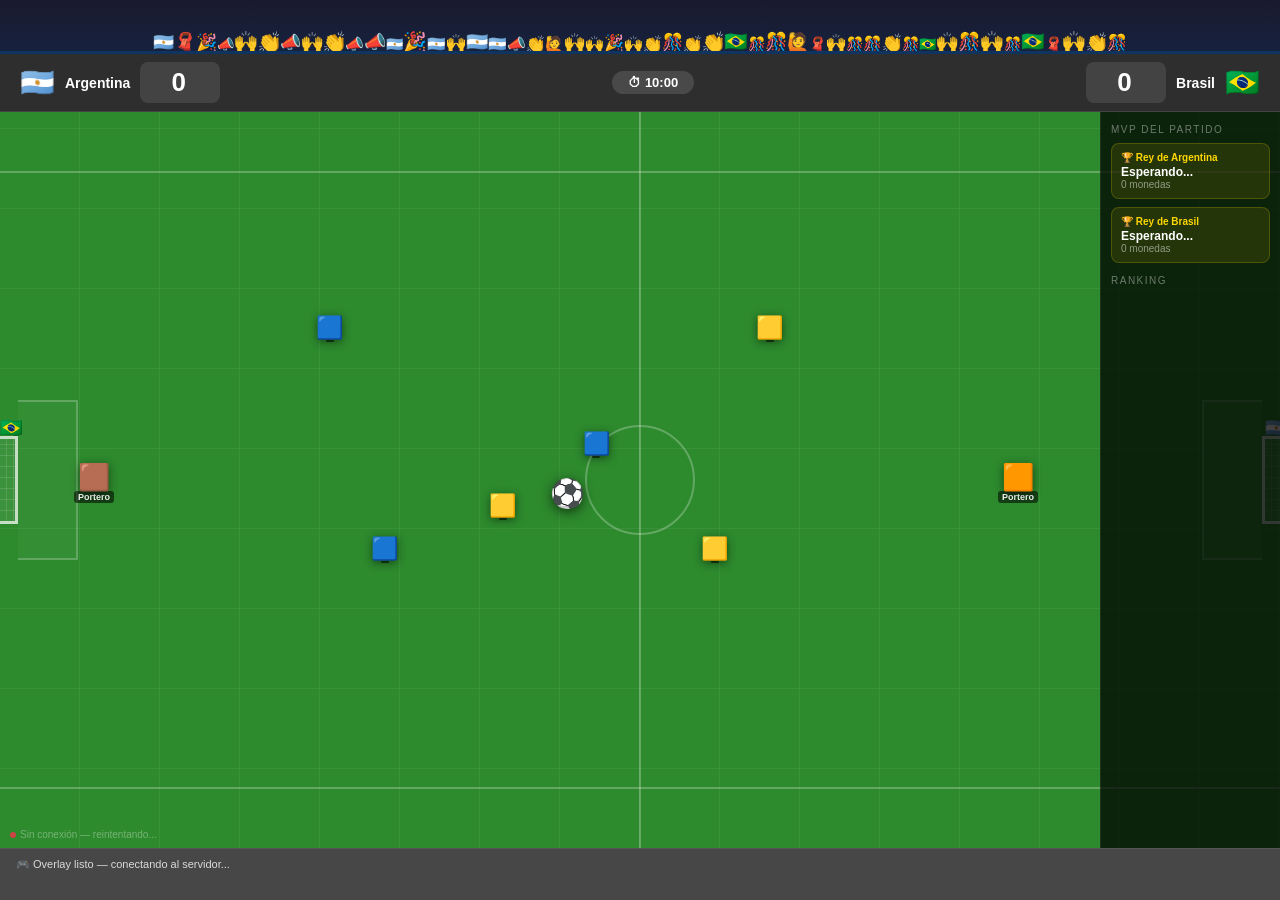
==== overlay/index.html @ e7b2282d "Initial commit" ====
<!DOCTYPE html>
<html lang="es">
<head>
<meta charset="UTF-8">
<title>TikTok Football Overlay</title>
<style>
* { box-sizing: border-box; margin: 0; padding: 0; font-family: 'Segoe UI', sans-serif; }
body { background: transparent; overflow: hidden; }

#app {
  width: 100vw; height: 100vh;
  display: flex; flex-direction: column; position: relative; overflow: hidden;
}

/* ─── Gradas ─── */
#stands {
  height: 54px;
  background: linear-gradient(180deg, #1a1a2e 0%, #16213e 100%);
  display: flex; align-items: flex-end; justify-content: center;
  gap: 0; overflow: hidden; position: relative;
  border-bottom: 3px solid #0f3460;
}
.fan {
  font-size: 18px; line-height: 1;
  display: inline-block;
  animation: fanIdle 2s infinite;
  animation-delay: var(--delay);
  transform-origin: bottom center;
}
@keyframes fanIdle {
  0%,100% { transform: translateY(0) rotate(0deg); }
  50% { transform: translateY(-3px) rotate(var(--sway)); }
}
.fan.celebrate {
  animation: fanCelebrate 0.4s infinite alternate !important;
}
@keyframes fanCelebrate {
  from { transform: translateY(-8px) scale(1.2) rotate(-10deg); }
  to   { transform: translateY(0px)  scale(1.0) rotate(10deg); }
}

/* ─── Top Bar ─── */
#topbar {
  display: flex; align-items: center; justify-content: space-between;
  background: rgba(0,0,0,0.82); padding: 8px 20px;
  border-bottom: 1px solid rgba(255,255,255,0.1);
  z-index: 20; position: relative;
}
.team-side { display: flex; align-items: center; gap: 10px; }
.flag { font-size: 28px; }
.team-name { color: #fff; font-size: 14px; font-weight: 600; }
.score-box {
  background: rgba(255,255,255,0.1); border-radius: 8px;
  padding: 5px 20px; color: #fff; font-size: 26px; font-weight: 700;
  letter-spacing: 3px; min-width: 80px; text-align: center;
  transition: background 0.3s;
}
.score-box.flash { background: rgba(255,215,0,0.45); }
#timer-wrap { display: flex; flex-direction: column; align-items: center; gap: 5px; }
#timer-badge {
  background: rgba(255,255,255,0.13); border-radius: 20px;
  padding: 4px 16px; color: #fff; font-size: 13px; font-weight: 600;
}
#fever-badge {
  display: none; background: #e63; border-radius: 20px;
  padding: 3px 12px; color: #fff; font-size: 12px; font-weight: 700;
  animation: pulse 0.6s infinite alternate;
}
#fever-badge.active { display: block; }
@keyframes pulse { from { opacity:1; } to { opacity:0.4; } }

/* ─── Campo ─── */
#field {
  flex: 1; position: relative; overflow: hidden;
  background: #2d8a2d;
  background-image:
    repeating-linear-gradient(90deg,
      transparent 0px, transparent 79px,
      rgba(255,255,255,0.06) 79px, rgba(255,255,255,0.06) 80px),
    repeating-linear-gradient(0deg,
      transparent 0px, transparent 79px,
      rgba(255,255,255,0.06) 79px, rgba(255,255,255,0.06) 80px);
}

/* Líneas del campo */
#field-lines {
  position: absolute; inset: 0; pointer-events: none;
}
.fline {
  position: absolute; background: rgba(255,255,255,0.25);
}
#line-center  { top:0; bottom:0; left:50%; width:2px; transform:translateX(-50%); }
#circle-center {
  position: absolute; border-radius: 50%;
  border: 2px solid rgba(255,255,255,0.25);
  width: 110px; height: 110px;
  left: 50%; top: 50%; transform: translate(-50%,-50%);
}
#line-top    { left:0; right:0; top:8%; height:2px; }
#line-bottom { left:0; right:0; bottom:8%; height:2px; }

/* Áreas */
.penalty-box {
  position: absolute; top:50%; transform:translateY(-50%);
  width: 60px; height: 160px;
  border: 2px solid rgba(255,255,255,0.22);
  background: rgba(255,255,255,0.03);
}
.penalty-box.left  { left:18px; border-left:none; }
.penalty-box.right { right:18px; border-right:none; }

/* Porterías */
.goal-wrap {
  position: absolute; top:50%; transform:translateY(-50%);
  display: flex; flex-direction: column; align-items: center;
  z-index: 5;
}
.goal-wrap.left  { left:0; }
.goal-wrap.right { right:0; }
.goal-post {
  width: 18px; height: 88px;
  border: 3px solid rgba(255,255,255,0.7);
  background: rgba(255,255,255,0.07);
  position: relative;
}
.goal-post.left  { border-left:none; }
.goal-post.right { border-right:none; }
.goal-flag {
  font-size: 18px; position: absolute;
  top: -22px;
  animation: flagWave 1.5s infinite alternate ease-in-out;
}
.goal-flag.top { top:-22px; }
.goal-flag.bot { bottom:-22px; }
@keyframes flagWave {
  from { transform: rotate(-8deg); }
  to   { transform: rotate(8deg); }
}
/* Red de la portería */
.goal-net {
  position: absolute; inset: 0;
  background-image:
    repeating-linear-gradient(0deg, transparent, transparent 10px, rgba(255,255,255,0.12) 10px, rgba(255,255,255,0.12) 11px),
    repeating-linear-gradient(90deg, transparent, transparent 6px, rgba(255,255,255,0.12) 6px, rgba(255,255,255,0.12) 7px);
}

/* ─── Balón ─── */
#ball {
  font-size: 28px; line-height: 1;
  position: absolute;
  transition: left 0.5s cubic-bezier(.4,0,.2,1), top 0.5s cubic-bezier(.4,0,.2,1);
  z-index: 15; user-select: none;
  filter: drop-shadow(0 3px 6px rgba(0,0,0,0.6));
}
#ball.kicked {
  animation: ballSpin 0.5s linear;
}
@keyframes ballSpin {
  from { transform: rotate(0deg) scale(1.2); }
  to   { transform: rotate(360deg) scale(1); }
}

/* ─── Jugadores ─── */
.player {
  position: absolute; z-index: 10;
  display: flex; flex-direction: column; align-items: center; gap: 1px;
  transition: left 0.6s ease, top 0.6s ease;
  pointer-events: none;
}
.player-body {
  font-size: 22px; line-height: 1;
  filter: drop-shadow(0 2px 4px rgba(0,0,0,0.5));
}
.player-name {
  font-size: 9px; color: #fff; font-weight: 700;
  background: rgba(0,0,0,0.55); padding: 1px 4px; border-radius: 3px;
  white-space: nowrap; max-width: 60px; overflow: hidden; text-overflow: ellipsis;
}
.player.react .player-body {
  animation: playerReact 0.4s ease;
}
@keyframes playerReact {
  0%   { transform: scale(1); }
  50%  { transform: scale(1.4) translateY(-6px); }
  100% { transform: scale(1); }
}
.goalkeeper { z-index: 11; }
.goalkeeper .player-body { font-size: 26px; }

/* ─── Sidebar ─── */
#sidebar {
  position: absolute; right: 0; top: 0; bottom: 0; width: 180px;
  background: rgba(0,0,0,0.75); padding: 12px 10px;
  display: flex; flex-direction: column; gap: 8px;
  border-left: 1px solid rgba(255,255,255,0.08); z-index: 20;
}
.s-label { color: rgba(255,255,255,0.4); font-size: 10px; letter-spacing:1.5px; text-transform:uppercase; }
.mvp-card {
  background: rgba(255,215,0,0.1); border-radius: 8px;
  border: 1px solid rgba(255,215,0,0.2); padding: 8px 9px;
}
.mvp-team  { color:#ffd700; font-size:10px; font-weight:700; }
.mvp-user  { color:#fff; font-size:12px; font-weight:600; margin-top:2px; }
.mvp-coins { color:rgba(255,255,255,0.5); font-size:10px; }
.lb-row {
  display:flex; align-items:center; gap:6px;
  background:rgba(255,255,255,0.05); border-radius:6px; padding:5px 7px;
}
.lb-pos   { color:rgba(255,255,255,0.3); font-size:10px; width:13px; }
.lb-flag  { font-size:14px; }
.lb-name  { flex:1; color:#fff; font-size:11px; font-weight:600; }
.lb-coins { color:rgba(255,255,255,0.4); font-size:10px; }

/* ─── Flash de gol ─── */
#goal-flash {
  display:none; position:absolute; inset:0; z-index:30;
  align-items:center; justify-content:center; flex-direction:column; gap:8px;
  background:rgba(0,0,0,0.58);
}
#goal-flash.show { display:flex; }
#goal-text { font-size:68px; color:#fff; font-weight:900; text-shadow:0 0 40px rgba(255,215,0,0.9); }
#goal-sub  { color:#ffd700; font-size:20px; font-weight:700; }
#goal-user { color:rgba(255,255,255,0.8); font-size:14px; }

/* ─── Fever ─── */
#fever-border {
  display:none; position:absolute; inset:0; pointer-events:none;
  border:4px solid #e63; z-index:25;
  animation: feverAnim 0.5s infinite alternate;
}
#fever-border.active { display:block; }
@keyframes feverAnim { from{opacity:0.2;} to{opacity:1;} }

/* ─── Feed ─── */
#feed {
  background:rgba(0,0,0,0.72); padding:7px 16px;
  min-height:52px; display:flex; flex-direction:column;
  gap:2px; border-top:1px solid rgba(255,255,255,0.07); overflow:hidden; z-index:20;
}
.feed-msg { color:rgba(255,255,255,0.8); font-size:11px; line-height:1.6; }
.feed-msg b { color:#fff; }
.feed-msg.hl { color:#ffd700; }

/* ─── WS status ─── */
#ws-status {
  position:absolute; bottom:60px; left:10px; z-index:30;
  font-size:10px; color:rgba(255,255,255,0.35);
  display:flex; align-items:center; gap:4px;
}
#ws-dot { width:6px; height:6px; border-radius:50%; background:#555; transition:background 0.4s; }
#ws-dot.connected    { background:#4c4; }
#ws-dot.disconnected { background:#c44; }
</style>
</head>
<body>
<div id="app">
  <div id="fever-border"></div>

  <!-- Gradas -->
  <div id="stands"></div>

  <!-- Topbar -->
  <div id="topbar">
    <div class="team-side">
      <span id="flag-a" class="flag">🇦🇷</span>
      <span id="name-a" class="team-name">Argentina</span>
      <div class="score-box" id="score-a">0</div>
    </div>
    <div id="timer-wrap">
      <div id="timer-badge">⏱ <span id="timer">10:00</span></div>
      <div id="fever-badge">⚡ FIEBRE x2</div>
    </div>
    <div class="team-side" style="flex-direction:row-reverse">
      <span id="flag-b" class="flag">🇧🇷</span>
      <span id="name-b" class="team-name">Brasil</span>
      <div class="score-box" id="score-b">0</div>
    </div>
  </div>

  <!-- Campo -->
  <div id="field">
    <div id="field-lines">
      <div class="fline" id="line-center"></div>
      <div id="circle-center"></div>
      <div class="fline" id="line-top"></div>
      <div class="fline" id="line-bottom"></div>
    </div>

    <!-- Áreas de penalti -->
    <div class="penalty-box left"></div>
    <div class="penalty-box right"></div>

    <!-- Portería izquierda (equipo B defiende) -->
    <div class="goal-wrap left" id="goal-left">
      <div class="goal-post left">
        <div class="goal-net"></div>
        <span class="goal-flag top" id="flag-goal-left-t">🇧🇷</span>
        <span class="goal-flag bot" id="flag-goal-left-b">🇧🇷</span>
      </div>
    </div>

    <!-- Portería derecha (equipo A defiende) -->
    <div class="goal-wrap right" id="goal-right">
      <div class="goal-post right">
        <div class="goal-net"></div>
        <span class="goal-flag top" id="flag-goal-right-t">🇦🇷</span>
        <span class="goal-flag bot" id="flag-goal-right-b">🇦🇷</span>
      </div>
    </div>

    <!-- Balón -->
    <div id="ball">⚽</div>

    <!-- Animación de gol -->
    <div id="goal-flash">
      <div id="goal-text">⚽ GOL!</div>
      <div id="goal-sub">Argentina anota</div>
      <div id="goal-user"></div>
    </div>

    <!-- Sidebar -->
    <div id="sidebar">
      <div class="s-label">MVP del partido</div>
      <div class="mvp-card">
        <div class="mvp-team" id="mvp-a-label">🏆 Rey de Argentina</div>
        <div class="mvp-user"  id="mvp-a-user">Esperando...</div>
        <div class="mvp-coins" id="mvp-a-coins">0 monedas</div>
      </div>
      <div class="mvp-card">
        <div class="mvp-team" id="mvp-b-label">🏆 Rey de Brasil</div>
        <div class="mvp-user"  id="mvp-b-user">Esperando...</div>
        <div class="mvp-coins" id="mvp-b-coins">0 monedas</div>
      </div>
      <div class="s-label" style="margin-top:4px">Ranking</div>
      <div id="leaderboard"></div>
    </div>
  </div>

  <!-- Feed -->
  <div id="feed">
    <div class="feed-msg">🎮 Overlay listo — conectando al servidor...</div>
  </div>

  <div id="ws-status">
    <div id="ws-dot"></div>
    <span id="ws-label">Conectando...</span>
  </div>
</div>

<script>
// ─── Config ───────────────────────────────────────────────────────────────────
const WS_URL   = "ws://localhost:8765";
const SIDEBAR_W = 180;

// ─── Estado local ─────────────────────────────────────────────────────────────
let socket        = null;
let timeLeft      = 600;
let timerInterval = null;
let teamA = { name:"Argentina", flag:"🇦🇷", color:"#75aadb", shirt:"🥷" };
let teamB = { name:"Brasil",    flag:"🇧🇷", color:"#009c3b", shirt:"🧑" };

// ─── Gradas ───────────────────────────────────────────────────────────────────
const FAN_EMOJIS_A = ["🇦🇷","🙌","🙋","🧣","📣","👏","🎉"];
const FAN_EMOJIS_B = ["🇧🇷","🙌","🙋","🧣","📣","👏","🎊"];

function buildStands() {
  const stands = document.getElementById("stands");
  stands.innerHTML = "";
  const total = 48;
  for (let i = 0; i < total; i++) {
    const isA = i < total / 2;
    const pool = isA ? FAN_EMOJIS_A : FAN_EMOJIS_B;
    const emoji = pool[Math.floor(Math.random() * pool.length)];
    const div = document.createElement("span");
    div.className = "fan";
    div.id = "fan-" + i;
    div.textContent = emoji;
    div.style.setProperty("--delay", (Math.random() * 2) + "s");
    div.style.setProperty("--sway", (Math.random() > 0.5 ? "" : "-") + Math.floor(Math.random()*8+3) + "deg");
    div.style.fontSize = (14 + Math.floor(Math.random()*6)) + "px";
    stands.appendChild(div);
  }
}

function celebrateFans(teamId) {
  const isA = teamId === "team_a";
  const total = 48;
  const start = isA ? 0 : total / 2;
  const end   = isA ? total / 2 : total;
  for (let i = start; i < end; i++) {
    const el = document.getElementById("fan-" + i);
    if (!el) continue;
    el.classList.add("celebrate");
    setTimeout(() => el.classList.remove("celebrate"), 3000);
  }
}

// ─── Jugadores ────────────────────────────────────────────────────────────────
// Posiciones base en % del campo (sin sidebar)
// team_a ataca hacia la derecha, team_b hacia la izquierda
const BASE_POSITIONS = {
  // Porteros
  gk_a: { x: 92, y: 50 },   // defiende portería derecha
  gk_b: { x: 8,  y: 50 },   // defiende portería izquierda
  // Jugadores de campo equipo A
  f_a1: { x: 30, y: 30 },
  f_a2: { x: 35, y: 60 },
  f_a3: { x: 55, y: 45 },
  // Jugadores de campo equipo B
  f_b1: { x: 70, y: 30 },
  f_b2: { x: 65, y: 60 },
  f_b3: { x: 45, y: 55 },
};

// Camisetas por equipo (colores aproximados con emojis)
const SHIRT_A = "🟦";   // azul → Argentina
const SHIRT_B = "🟨";   // amarillo → Brasil

const PLAYER_CONFIGS = [
  { id:"gk_a",  team:"team_a", isGK:true,  shirt:"🧤", label:"Portero" },
  { id:"gk_b",  team:"team_b", isGK:true,  shirt:"🧤", label:"Portero" },
  { id:"f_a1",  team:"team_a", isGK:false, shirt:"👕", label:"" },
  { id:"f_a2",  team:"team_a", isGK:false, shirt:"👕", label:"" },
  { id:"f_a3",  team:"team_a", isGK:false, shirt:"👕", label:"" },
  { id:"f_b1",  team:"team_b", isGK:false, shirt:"👕", label:"" },
  { id:"f_b2",  team:"team_b", isGK:false, shirt:"👕", label:"" },
  { id:"f_b3",  team:"team_b", isGK:false, shirt:"👕", label:"" },
];

function buildPlayers() {
  PLAYER_CONFIGS.forEach(cfg => {
    if (document.getElementById("player-" + cfg.id)) return;
    const div = document.createElement("div");
    div.className = "player" + (cfg.isGK ? " goalkeeper" : "");
    div.id = "player-" + cfg.id;
    const shirt = cfg.team === "team_a"
      ? (cfg.isGK ? "🟧" : "🟦")
      : (cfg.isGK ? "🟫" : "🟨");
    div.innerHTML = `
      <div class="player-body">${shirt}</div>
      <div class="player-name" id="plabel-${cfg.id}">${cfg.label}</div>
    `;
    document.getElementById("field").appendChild(div);
  });
  updateAllPlayerPositions();
}

function getFieldDims() {
  const field = document.getElementById("field");
  return {
    w: field.clientWidth - SIDEBAR_W,
    h: field.clientHeight,
  };
}

function placePlayer(id, xPct, yPct) {
  const el = document.getElementById("player-" + id);
  if (!el) return;
  const { w, h } = getFieldDims();
  el.style.left = (xPct / 100 * w - 14) + "px";
  el.style.top  = (yPct / 100 * h - 16) + "px";
}

function updateAllPlayerPositions() {
  Object.entries(BASE_POSITIONS).forEach(([id, pos]) => {
    placePlayer(id, pos.x, pos.y);
  });
}

// Portero sigue el balón verticalmente
function moveGoalkeepers(ballY) {
  const gkRange = 20; // cuánto se mueve desde el centro
  const clampedY = Math.max(20, Math.min(80, ballY));

  // gk_a defiende la portería derecha — sigue el balón
  BASE_POSITIONS.gk_a.y = clampedY;
  placePlayer("gk_a", BASE_POSITIONS.gk_a.x, clampedY);

  // gk_b defiende la portería izquierda
  BASE_POSITIONS.gk_b.y = clampedY;
  placePlayer("gk_b", BASE_POSITIONS.gk_b.x, clampedY);
}

// Jugadores de campo reaccionan si el balón está cerca
function reactNearbyPlayers(ballX, ballY) {
  const fieldPlayers = ["f_a1","f_a2","f_a3","f_b1","f_b2","f_b3"];
  fieldPlayers.forEach(id => {
    const pos = BASE_POSITIONS[id];
    const dist = Math.sqrt(Math.pow(ballX - pos.x, 2) + Math.pow(ballY - pos.y, 2));
    if (dist < 18) {
      const el = document.getElementById("player-" + id);
      if (el) {
        el.classList.add("react");
        setTimeout(() => el.classList.remove("react"), 500);
        // El jugador se mueve ligeramente hacia el balón
        pos.x += (ballX - pos.x) * 0.15;
        pos.y += (ballY - pos.y) * 0.15;
        placePlayer(id, pos.x, pos.y);
      }
    }
  });
}

// Muestra el nombre del donador sobre el jugador más cercano al balón
function showDonorOnPlayer(username, teamId, ballX, ballY) {
  const ids = teamId === "team_a"
    ? ["f_a1","f_a2","f_a3"]
    : ["f_b1","f_b2","f_b3"];

  // Elige el jugador del equipo más cercano al balón
  let closest = ids[0], minDist = Infinity;
  ids.forEach(id => {
    const pos = BASE_POSITIONS[id];
    const d = Math.sqrt(Math.pow(ballX - pos.x,2) + Math.pow(ballY - pos.y,2));
    if (d < minDist) { minDist = d; closest = id; }
  });

  const label = document.getElementById("plabel-" + closest);
  if (label) {
    label.textContent = username;
    setTimeout(() => { label.textContent = ""; }, 3500);
  }
}

// Resetea posiciones tras un gol
function resetPlayerPositions() {
  Object.keys(BASE_POSITIONS).forEach(id => {
    const orig = {
      gk_a:{x:92,y:50}, gk_b:{x:8,y:50},
      f_a1:{x:30,y:30}, f_a2:{x:35,y:60}, f_a3:{x:55,y:45},
      f_b1:{x:70,y:30}, f_b2:{x:65,y:60}, f_b3:{x:45,y:55},
    };
    BASE_POSITIONS[id].x = orig[id].x;
    BASE_POSITIONS[id].y = orig[id].y;
    placePlayer(id, orig[id].x, orig[id].y);
  });
}

// ─── Balón ────────────────────────────────────────────────────────────────────
function moveBall(xPct, yPct) {
  const { w, h } = getFieldDims();
  const ball = document.getElementById("ball");
  ball.style.left = (xPct / 100 * w) + "px";
  ball.style.top  = (yPct / 100 * h) + "px";
  moveGoalkeepers(yPct);
  reactNearbyPlayers(xPct, yPct);
}

function kickBallAnim() {
  const ball = document.getElementById("ball");
  ball.classList.add("kicked");
  setTimeout(() => ball.classList.remove("kicked"), 550);
}

// ─── Banderas en porterías ────────────────────────────────────────────────────
function updateGoalFlags() {
  // La portería izquierda la defiende el equipo B
  document.getElementById("flag-goal-left-t").textContent  = teamB.flag;
  document.getElementById("flag-goal-left-b").textContent  = teamB.flag;
  // La portería derecha la defiende el equipo A
  document.getElementById("flag-goal-right-t").textContent = teamA.flag;
  document.getElementById("flag-goal-right-b").textContent = teamA.flag;
}

// ─── WebSocket ────────────────────────────────────────────────────────────────
function connect() {
  socket = new WebSocket(WS_URL);

  socket.onopen = () => {
    setStatus("connected", "Conectado");
    addFeed("✅ Servidor conectado. ¡El partido puede comenzar!");
    startTimer();
  };

  socket.onmessage = (e) => {
    try { handleMessage(JSON.parse(e.data)); }
    catch(err) { console.error(err); }
  };

  socket.onclose = () => {
    setStatus("disconnected", "Sin conexión — reintentando...");
    clearInterval(timerInterval);
    setTimeout(connect, 3000);
  };
}

function handleMessage(msg) {
  // Actualiza equipos
  if (msg.team_a) {
    teamA = msg.team_a;
    document.getElementById("flag-a").textContent = teamA.flag;
    document.getElementById("name-a").textContent = teamA.name;
    document.getElementById("mvp-a-label").textContent = "🏆 Rey de " + teamA.name;
    updateGoalFlags();
  }
  if (msg.team_b) {
    teamB = msg.team_b;
    document.getElementById("flag-b").textContent = teamB.flag;
    document.getElementById("name-b").textContent = teamB.name;
    document.getElementById("mvp-b-label").textContent = "🏆 Rey de " + teamB.name;
    updateGoalFlags();
  }

  if (msg.type === "system") { addFeed("📡 " + msg.message); return; }

  // Marcador
  document.getElementById("score-a").textContent = msg.score_a ?? 0;
  document.getElementById("score-b").textContent = msg.score_b ?? 0;

  // Balón
  if (msg.ball_x !== undefined) {
    moveBall(msg.ball_x, msg.ball_y);
    if (msg.type === "shot" || msg.type === "goal") kickBallAnim();
  }

  // Donador aparece sobre un jugador
  if (msg.username && msg.team_id) {
    showDonorOnPlayer(msg.username, msg.team_id, msg.ball_x, msg.ball_y);
  }

  // Fiebre
  if (msg.fever_triggered) activateFever();
  if (!msg.fever) {
    document.getElementById("fever-badge").classList.remove("active");
    document.getElementById("fever-border").classList.remove("active");
  }

  // MVP
  if (msg.mvp_a?.user) {
    document.getElementById("mvp-a-user").textContent  = msg.mvp_a.user;
    document.getElementById("mvp-a-coins").textContent = msg.mvp_a.coins + " monedas";
  }
  if (msg.mvp_b?.user) {
    document.getElementById("mvp-b-user").textContent  = msg.mvp_b.user;
    document.getElementById("mvp-b-coins").textContent = msg.mvp_b.coins + " monedas";
  }

  const tName = msg.team_id === "team_a" ? teamA.name : teamB.name;
  const tFlag = msg.team_id === "team_a" ? teamA.flag : teamB.flag;

  if (msg.type === "goal") {
    flashGoal(tName, tFlag, msg.username);
    flashScore(msg.team_id);
    celebrateFans(msg.team_id);
    resetPlayerPositions();
    addFeed(`⚽ <b>GOL de ${tName}!</b> ${msg.username} mandó ${msg.gift_name}`, true);
  } else if (msg.type === "shot") {
    addFeed(`💥 Disparo — ${msg.username} con ${msg.gift_name} (${msg.coins}🪙)${msg.multiplier>1?" ⚡x2":""}`);
  } else if (msg.type === "push") {
    addFeed(`👟 ${msg.username} empujó con ${msg.gift_name}`);
  }

  if (msg.mvp_dethroned) {
    addFeed(`👑 <b>${msg.username}</b> destronó a ${msg.mvp_dethroned} en ${tName}!`, true);
  }
}

// ─── UI helpers ───────────────────────────────────────────────────────────────
function flashGoal(teamName, teamFlag, username) {
  const flash = document.getElementById("goal-flash");
  document.getElementById("goal-text").textContent = teamFlag + " GOL!";
  document.getElementById("goal-sub").textContent  = teamName + " anota";
  document.getElementById("goal-user").textContent = "Gracias a " + username;
  flash.classList.add("show");
  setTimeout(() => flash.classList.remove("show"), 2800);
}

function flashScore(teamId) {
  const el = document.getElementById(teamId === "team_a" ? "score-a" : "score-b");
  el.classList.add("flash");
  setTimeout(() => el.classList.remove("flash"), 900);
}

function activateFever() {
  document.getElementById("fever-badge").classList.add("active");
  document.getElementById("fever-border").classList.add("active");
  addFeed("⚡ MODO FIEBRE — regalos x2 por 60 segundos!", true);
}

function addFeed(html, hl=false) {
  const feed = document.getElementById("feed");
  const div  = document.createElement("div");
  div.className = "feed-msg" + (hl ? " hl" : "");
  div.innerHTML = html;
  feed.appendChild(div);
  while (feed.children.length > 3) feed.removeChild(feed.firstChild);
}

function setStatus(state, label) {
  document.getElementById("ws-dot").className   = state;
  document.getElementById("ws-label").textContent = label;
}

function startTimer() {
  if (timerInterval) clearInterval(timerInterval);
  timerInterval = setInterval(() => {
    if (timeLeft <= 0) { clearInterval(timerInterval); document.getElementById("timer").textContent = "FIN"; return; }
    timeLeft--;
    const m = Math.floor(timeLeft/60).toString().padStart(2,"0");
    const s = (timeLeft%60).toString().padStart(2,"0");
    document.getElementById("timer").textContent = m+":"+s;
  }, 1000);
}

// ─── Init ─────────────────────────────────────────────────────────────────────
buildStands();
updateGoalFlags();
setTimeout(() => {
  buildPlayers();
  moveBall(50, 50);
}, 100);
connect();
window.addEventListener("resize", () => {
  updateAllPlayerPositions();
  moveBall(50, 50);
});
</script>
</body>
</html>
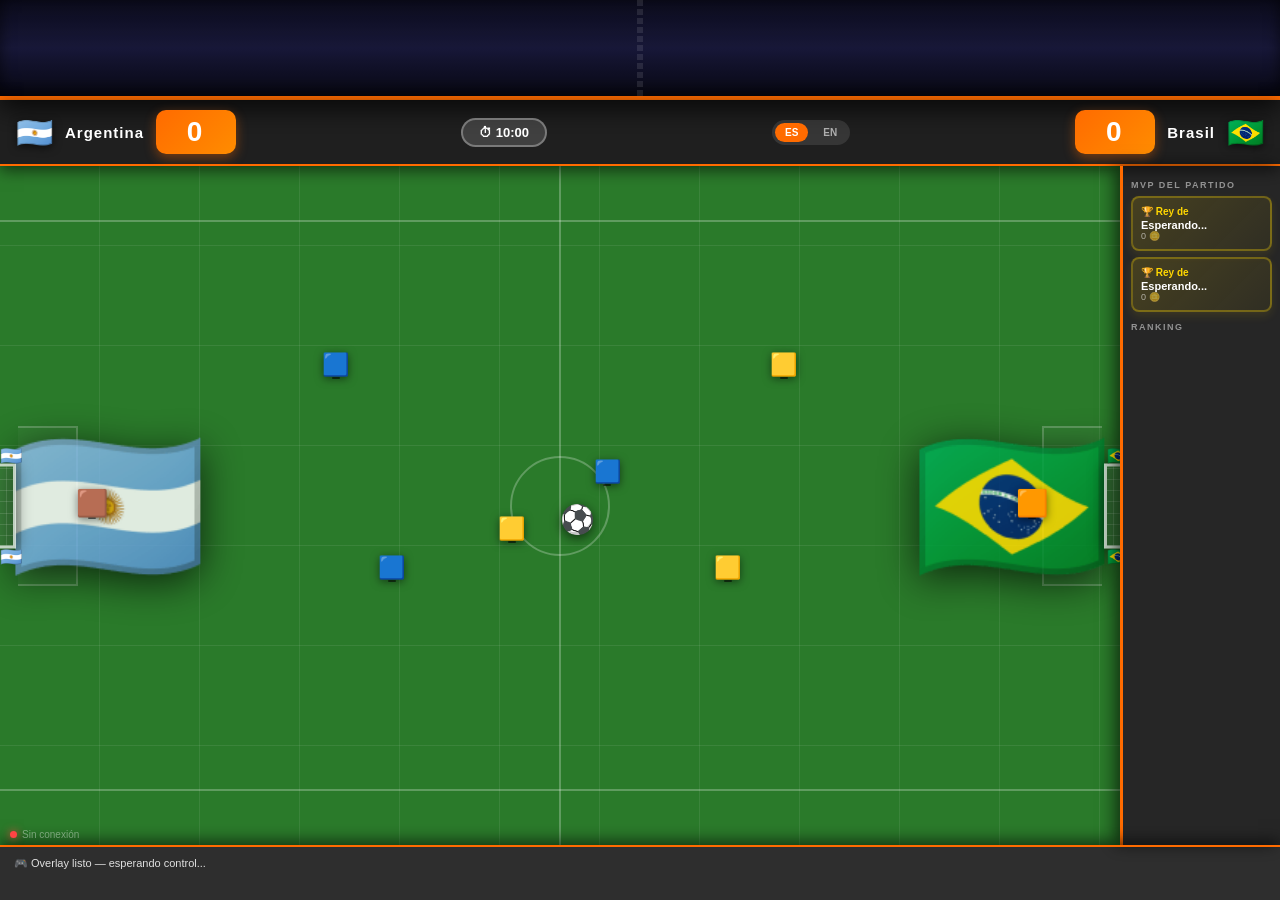
==== commit 4f88f18f: "Estructura modular: overlay limpio (HTML, CSS, JS), panel de control torneo, 16 avos con sorteo" ====
--- a/overlay/index.html
+++ b/overlay/index.html
@@ -2,718 +2,122 @@
 <html lang="es">
 <head>
 <meta charset="UTF-8">
-<title>TikTok Football Overlay</title>
-<style>
-* { box-sizing: border-box; margin: 0; padding: 0; font-family: 'Segoe UI', sans-serif; }
-body { background: transparent; overflow: hidden; }
-
-#app {
-  width: 100vw; height: 100vh;
-  display: flex; flex-direction: column; position: relative; overflow: hidden;
-}
-
-/* ─── Gradas ─── */
-#stands {
-  height: 54px;
-  background: linear-gradient(180deg, #1a1a2e 0%, #16213e 100%);
-  display: flex; align-items: flex-end; justify-content: center;
-  gap: 0; overflow: hidden; position: relative;
-  border-bottom: 3px solid #0f3460;
-}
-.fan {
-  font-size: 18px; line-height: 1;
-  display: inline-block;
-  animation: fanIdle 2s infinite;
-  animation-delay: var(--delay);
-  transform-origin: bottom center;
-}
-@keyframes fanIdle {
-  0%,100% { transform: translateY(0) rotate(0deg); }
-  50% { transform: translateY(-3px) rotate(var(--sway)); }
-}
-.fan.celebrate {
-  animation: fanCelebrate 0.4s infinite alternate !important;
-}
-@keyframes fanCelebrate {
-  from { transform: translateY(-8px) scale(1.2) rotate(-10deg); }
-  to   { transform: translateY(0px)  scale(1.0) rotate(10deg); }
-}
-
-/* ─── Top Bar ─── */
-#topbar {
-  display: flex; align-items: center; justify-content: space-between;
-  background: rgba(0,0,0,0.82); padding: 8px 20px;
-  border-bottom: 1px solid rgba(255,255,255,0.1);
-  z-index: 20; position: relative;
-}
-.team-side { display: flex; align-items: center; gap: 10px; }
-.flag { font-size: 28px; }
-.team-name { color: #fff; font-size: 14px; font-weight: 600; }
-.score-box {
-  background: rgba(255,255,255,0.1); border-radius: 8px;
-  padding: 5px 20px; color: #fff; font-size: 26px; font-weight: 700;
-  letter-spacing: 3px; min-width: 80px; text-align: center;
-  transition: background 0.3s;
-}
-.score-box.flash { background: rgba(255,215,0,0.45); }
-#timer-wrap { display: flex; flex-direction: column; align-items: center; gap: 5px; }
-#timer-badge {
-  background: rgba(255,255,255,0.13); border-radius: 20px;
-  padding: 4px 16px; color: #fff; font-size: 13px; font-weight: 600;
-}
-#fever-badge {
-  display: none; background: #e63; border-radius: 20px;
-  padding: 3px 12px; color: #fff; font-size: 12px; font-weight: 700;
-  animation: pulse 0.6s infinite alternate;
-}
-#fever-badge.active { display: block; }
-@keyframes pulse { from { opacity:1; } to { opacity:0.4; } }
-
-/* ─── Campo ─── */
-#field {
-  flex: 1; position: relative; overflow: hidden;
-  background: #2d8a2d;
-  background-image:
-    repeating-linear-gradient(90deg,
-      transparent 0px, transparent 79px,
-      rgba(255,255,255,0.06) 79px, rgba(255,255,255,0.06) 80px),
-    repeating-linear-gradient(0deg,
-      transparent 0px, transparent 79px,
-      rgba(255,255,255,0.06) 79px, rgba(255,255,255,0.06) 80px);
-}
-
-/* Líneas del campo */
-#field-lines {
-  position: absolute; inset: 0; pointer-events: none;
-}
-.fline {
-  position: absolute; background: rgba(255,255,255,0.25);
-}
-#line-center  { top:0; bottom:0; left:50%; width:2px; transform:translateX(-50%); }
-#circle-center {
-  position: absolute; border-radius: 50%;
-  border: 2px solid rgba(255,255,255,0.25);
-  width: 110px; height: 110px;
-  left: 50%; top: 50%; transform: translate(-50%,-50%);
-}
-#line-top    { left:0; right:0; top:8%; height:2px; }
-#line-bottom { left:0; right:0; bottom:8%; height:2px; }
-
-/* Áreas */
-.penalty-box {
-  position: absolute; top:50%; transform:translateY(-50%);
-  width: 60px; height: 160px;
-  border: 2px solid rgba(255,255,255,0.22);
-  background: rgba(255,255,255,0.03);
-}
-.penalty-box.left  { left:18px; border-left:none; }
-.penalty-box.right { right:18px; border-right:none; }
-
-/* Porterías */
-.goal-wrap {
-  position: absolute; top:50%; transform:translateY(-50%);
-  display: flex; flex-direction: column; align-items: center;
-  z-index: 5;
-}
-.goal-wrap.left  { left:0; }
-.goal-wrap.right { right:0; }
-.goal-post {
-  width: 18px; height: 88px;
-  border: 3px solid rgba(255,255,255,0.7);
-  background: rgba(255,255,255,0.07);
-  position: relative;
-}
-.goal-post.left  { border-left:none; }
-.goal-post.right { border-right:none; }
-.goal-flag {
-  font-size: 18px; position: absolute;
-  top: -22px;
-  animation: flagWave 1.5s infinite alternate ease-in-out;
-}
-.goal-flag.top { top:-22px; }
-.goal-flag.bot { bottom:-22px; }
-@keyframes flagWave {
-  from { transform: rotate(-8deg); }
-  to   { transform: rotate(8deg); }
-}
-/* Red de la portería */
-.goal-net {
-  position: absolute; inset: 0;
-  background-image:
-    repeating-linear-gradient(0deg, transparent, transparent 10px, rgba(255,255,255,0.12) 10px, rgba(255,255,255,0.12) 11px),
-    repeating-linear-gradient(90deg, transparent, transparent 6px, rgba(255,255,255,0.12) 6px, rgba(255,255,255,0.12) 7px);
-}
-
-/* ─── Balón ─── */
-#ball {
-  font-size: 28px; line-height: 1;
-  position: absolute;
-  transition: left 0.5s cubic-bezier(.4,0,.2,1), top 0.5s cubic-bezier(.4,0,.2,1);
-  z-index: 15; user-select: none;
-  filter: drop-shadow(0 3px 6px rgba(0,0,0,0.6));
-}
-#ball.kicked {
-  animation: ballSpin 0.5s linear;
-}
-@keyframes ballSpin {
-  from { transform: rotate(0deg) scale(1.2); }
-  to   { transform: rotate(360deg) scale(1); }
-}
-
-/* ─── Jugadores ─── */
-.player {
-  position: absolute; z-index: 10;
-  display: flex; flex-direction: column; align-items: center; gap: 1px;
-  transition: left 0.6s ease, top 0.6s ease;
-  pointer-events: none;
-}
-.player-body {
-  font-size: 22px; line-height: 1;
-  filter: drop-shadow(0 2px 4px rgba(0,0,0,0.5));
-}
-.player-name {
-  font-size: 9px; color: #fff; font-weight: 700;
-  background: rgba(0,0,0,0.55); padding: 1px 4px; border-radius: 3px;
-  white-space: nowrap; max-width: 60px; overflow: hidden; text-overflow: ellipsis;
-}
-.player.react .player-body {
-  animation: playerReact 0.4s ease;
-}
-@keyframes playerReact {
-  0%   { transform: scale(1); }
-  50%  { transform: scale(1.4) translateY(-6px); }
-  100% { transform: scale(1); }
-}
-.goalkeeper { z-index: 11; }
-.goalkeeper .player-body { font-size: 26px; }
-
-/* ─── Sidebar ─── */
-#sidebar {
-  position: absolute; right: 0; top: 0; bottom: 0; width: 180px;
-  background: rgba(0,0,0,0.75); padding: 12px 10px;
-  display: flex; flex-direction: column; gap: 8px;
-  border-left: 1px solid rgba(255,255,255,0.08); z-index: 20;
-}
-.s-label { color: rgba(255,255,255,0.4); font-size: 10px; letter-spacing:1.5px; text-transform:uppercase; }
-.mvp-card {
-  background: rgba(255,215,0,0.1); border-radius: 8px;
-  border: 1px solid rgba(255,215,0,0.2); padding: 8px 9px;
-}
-.mvp-team  { color:#ffd700; font-size:10px; font-weight:700; }
-.mvp-user  { color:#fff; font-size:12px; font-weight:600; margin-top:2px; }
-.mvp-coins { color:rgba(255,255,255,0.5); font-size:10px; }
-.lb-row {
-  display:flex; align-items:center; gap:6px;
-  background:rgba(255,255,255,0.05); border-radius:6px; padding:5px 7px;
-}
-.lb-pos   { color:rgba(255,255,255,0.3); font-size:10px; width:13px; }
-.lb-flag  { font-size:14px; }
-.lb-name  { flex:1; color:#fff; font-size:11px; font-weight:600; }
-.lb-coins { color:rgba(255,255,255,0.4); font-size:10px; }
-
-/* ─── Flash de gol ─── */
-#goal-flash {
-  display:none; position:absolute; inset:0; z-index:30;
-  align-items:center; justify-content:center; flex-direction:column; gap:8px;
-  background:rgba(0,0,0,0.58);
-}
-#goal-flash.show { display:flex; }
-#goal-text { font-size:68px; color:#fff; font-weight:900; text-shadow:0 0 40px rgba(255,215,0,0.9); }
-#goal-sub  { color:#ffd700; font-size:20px; font-weight:700; }
-#goal-user { color:rgba(255,255,255,0.8); font-size:14px; }
-
-/* ─── Fever ─── */
-#fever-border {
-  display:none; position:absolute; inset:0; pointer-events:none;
-  border:4px solid #e63; z-index:25;
-  animation: feverAnim 0.5s infinite alternate;
-}
-#fever-border.active { display:block; }
-@keyframes feverAnim { from{opacity:0.2;} to{opacity:1;} }
-
-/* ─── Feed ─── */
-#feed {
-  background:rgba(0,0,0,0.72); padding:7px 16px;
-  min-height:52px; display:flex; flex-direction:column;
-  gap:2px; border-top:1px solid rgba(255,255,255,0.07); overflow:hidden; z-index:20;
-}
-.feed-msg { color:rgba(255,255,255,0.8); font-size:11px; line-height:1.6; }
-.feed-msg b { color:#fff; }
-.feed-msg.hl { color:#ffd700; }
-
-/* ─── WS status ─── */
-#ws-status {
-  position:absolute; bottom:60px; left:10px; z-index:30;
-  font-size:10px; color:rgba(255,255,255,0.35);
-  display:flex; align-items:center; gap:4px;
-}
-#ws-dot { width:6px; height:6px; border-radius:50%; background:#555; transition:background 0.4s; }
-#ws-dot.connected    { background:#4c4; }
-#ws-dot.disconnected { background:#c44; }
-</style>
+<title>TikTok Football Tournament</title>
+<link rel="stylesheet" href="styles.css">
 </head>
 <body>
 <div id="app">
   <div id="fever-border"></div>
 
   <!-- Gradas -->
-  <div id="stands"></div>
+  <div id="stands">
+    <div class="stands-section left"></div>
+    <div class="stands-section right"></div>
+  </div>
 
   <!-- Topbar -->
   <div id="topbar">
     <div class="team-side">
       <span id="flag-a" class="flag">🇦🇷</span>
-      <span id="name-a" class="team-name">Argentina</span>
+      <div class="team-info">
+        <span id="name-a" class="team-name">Argentina</span>
+      </div>
       <div class="score-box" id="score-a">0</div>
     </div>
+
     <div id="timer-wrap">
       <div id="timer-badge">⏱ <span id="timer">10:00</span></div>
-      <div id="fever-badge">⚡ FIEBRE x2</div>
+      <div id="fever-badge">⚡ <span class="text-es">FIEBRE</span><span class="text-en">FEVER</span> x2</div>
     </div>
+
+    <div class="lang-toggle">
+      <button class="lang-btn active" onclick="setLanguage('es')">ES</button>
+      <button class="lang-btn" onclick="setLanguage('en')">EN</button>
+    </div>
+
     <div class="team-side" style="flex-direction:row-reverse">
       <span id="flag-b" class="flag">🇧🇷</span>
-      <span id="name-b" class="team-name">Brasil</span>
+      <div class="team-info">
+        <span id="name-b" class="team-name">Brasil</span>
+      </div>
       <div class="score-box" id="score-b">0</div>
     </div>
   </div>
 
-  <!-- Campo -->
-  <div id="field">
-    <div id="field-lines">
-      <div class="fline" id="line-center"></div>
-      <div id="circle-center"></div>
-      <div class="fline" id="line-top"></div>
-      <div class="fline" id="line-bottom"></div>
-    </div>
+  <!-- Field Container -->
+  <div id="field-container">
+    <!-- Campo -->
+    <div id="field-wrapper">
+      <div id="field">
+        <div id="field-lines">
+          <div class="fline" id="line-center"></div>
+          <div id="circle-center"></div>
+          <div class="fline" id="line-top"></div>
+          <div class="fline" id="line-bottom"></div>
+        </div>
 
-    <!-- Áreas de penalti -->
-    <div class="penalty-box left"></div>
-    <div class="penalty-box right"></div>
+        <!-- Banderas grandes -->
+        <div class="goal-banner left" id="banner-left">🇦🇷</div>
+        <div class="goal-banner right" id="banner-right">🇧🇷</div>
 
-    <!-- Portería izquierda (equipo B defiende) -->
-    <div class="goal-wrap left" id="goal-left">
-      <div class="goal-post left">
-        <div class="goal-net"></div>
-        <span class="goal-flag top" id="flag-goal-left-t">🇧🇷</span>
-        <span class="goal-flag bot" id="flag-goal-left-b">🇧🇷</span>
+        <div class="penalty-box left"></div>
+        <div class="penalty-box right"></div>
+
+        <div class="goal-wrap left" id="goal-left">
+          <div class="goal-post left">
+            <div class="goal-net"></div>
+            <span class="goal-flag top" id="flag-goal-left-t">🇦🇷</span>
+            <span class="goal-flag bot" id="flag-goal-left-b">🇦🇷</span>
+          </div>
+        </div>
+
+        <div class="goal-wrap right" id="goal-right">
+          <div class="goal-post right">
+            <div class="goal-net"></div>
+            <span class="goal-flag top" id="flag-goal-right-t">🇧🇷</span>
+            <span class="goal-flag bot" id="flag-goal-right-b">🇧🇷</span>
+          </div>
+        </div>
+
+        <div id="ball">⚽</div>
+
+        <div id="goal-flash">
+          <div id="goal-text">⚽ <span class="text-es">GOL!</span><span class="text-en">GOAL!</span></div>
+          <div id="goal-sub"></div>
+          <div id="goal-user"></div>
+        </div>
       </div>
-    </div>
-
-    <!-- Portería derecha (equipo A defiende) -->
-    <div class="goal-wrap right" id="goal-right">
-      <div class="goal-post right">
-        <div class="goal-net"></div>
-        <span class="goal-flag top" id="flag-goal-right-t">🇦🇷</span>
-        <span class="goal-flag bot" id="flag-goal-right-b">🇦🇷</span>
-      </div>
-    </div>
-
-    <!-- Balón -->
-    <div id="ball">⚽</div>
-
-    <!-- Animación de gol -->
-    <div id="goal-flash">
-      <div id="goal-text">⚽ GOL!</div>
-      <div id="goal-sub">Argentina anota</div>
-      <div id="goal-user"></div>
     </div>
 
     <!-- Sidebar -->
     <div id="sidebar">
-      <div class="s-label">MVP del partido</div>
+      <div class="s-label"><span class="text-es">MVP del partido</span><span class="text-en">Match MVP</span></div>
       <div class="mvp-card">
-        <div class="mvp-team" id="mvp-a-label">🏆 Rey de Argentina</div>
-        <div class="mvp-user"  id="mvp-a-user">Esperando...</div>
-        <div class="mvp-coins" id="mvp-a-coins">0 monedas</div>
+        <div class="mvp-team" id="mvp-a-label">🏆 <span class="text-es">Rey de</span><span class="text-en">Champion</span></div>
+        <div class="mvp-user" id="mvp-a-user"><span class="text-es">Esperando...</span><span class="text-en">Waiting...</span></div>
+        <div class="mvp-coins" id="mvp-a-coins">0 🪙</div>
       </div>
       <div class="mvp-card">
-        <div class="mvp-team" id="mvp-b-label">🏆 Rey de Brasil</div>
-        <div class="mvp-user"  id="mvp-b-user">Esperando...</div>
-        <div class="mvp-coins" id="mvp-b-coins">0 monedas</div>
+        <div class="mvp-team" id="mvp-b-label">🏆 <span class="text-es">Rey de</span><span class="text-en">Champion</span></div>
+        <div class="mvp-user" id="mvp-b-user"><span class="text-es">Esperando...</span><span class="text-en">Waiting...</span></div>
+        <div class="mvp-coins" id="mvp-b-coins">0 🪙</div>
       </div>
-      <div class="s-label" style="margin-top:4px">Ranking</div>
+      <div class="s-label"><span class="text-es">Ranking</span><span class="text-en">Ranking</span></div>
       <div id="leaderboard"></div>
     </div>
   </div>
 
   <!-- Feed -->
   <div id="feed">
-    <div class="feed-msg">🎮 Overlay listo — conectando al servidor...</div>
+    <div class="feed-msg">🎮 <span class="text-es">Overlay listo — esperando control...</span><span class="text-en">Overlay ready — waiting for control...</span></div>
   </div>
 
   <div id="ws-status">
     <div id="ws-dot"></div>
-    <span id="ws-label">Conectando...</span>
+    <span id="ws-label"><span class="text-es">Conectando...</span><span class="text-en">Connecting...</span></span>
   </div>
 </div>
 
-<script>
-// ─── Config ───────────────────────────────────────────────────────────────────
-const WS_URL   = "ws://localhost:8765";
-const SIDEBAR_W = 180;
-
-// ─── Estado local ─────────────────────────────────────────────────────────────
-let socket        = null;
-let timeLeft      = 600;
-let timerInterval = null;
-let teamA = { name:"Argentina", flag:"🇦🇷", color:"#75aadb", shirt:"🥷" };
-let teamB = { name:"Brasil",    flag:"🇧🇷", color:"#009c3b", shirt:"🧑" };
-
-// ─── Gradas ───────────────────────────────────────────────────────────────────
-const FAN_EMOJIS_A = ["🇦🇷","🙌","🙋","🧣","📣","👏","🎉"];
-const FAN_EMOJIS_B = ["🇧🇷","🙌","🙋","🧣","📣","👏","🎊"];
-
-function buildStands() {
-  const stands = document.getElementById("stands");
-  stands.innerHTML = "";
-  const total = 48;
-  for (let i = 0; i < total; i++) {
-    const isA = i < total / 2;
-    const pool = isA ? FAN_EMOJIS_A : FAN_EMOJIS_B;
-    const emoji = pool[Math.floor(Math.random() * pool.length)];
-    const div = document.createElement("span");
-    div.className = "fan";
-    div.id = "fan-" + i;
-    div.textContent = emoji;
-    div.style.setProperty("--delay", (Math.random() * 2) + "s");
-    div.style.setProperty("--sway", (Math.random() > 0.5 ? "" : "-") + Math.floor(Math.random()*8+3) + "deg");
-    div.style.fontSize = (14 + Math.floor(Math.random()*6)) + "px";
-    stands.appendChild(div);
-  }
-}
-
-function celebrateFans(teamId) {
-  const isA = teamId === "team_a";
-  const total = 48;
-  const start = isA ? 0 : total / 2;
-  const end   = isA ? total / 2 : total;
-  for (let i = start; i < end; i++) {
-    const el = document.getElementById("fan-" + i);
-    if (!el) continue;
-    el.classList.add("celebrate");
-    setTimeout(() => el.classList.remove("celebrate"), 3000);
-  }
-}
-
-// ─── Jugadores ────────────────────────────────────────────────────────────────
-// Posiciones base en % del campo (sin sidebar)
-// team_a ataca hacia la derecha, team_b hacia la izquierda
-const BASE_POSITIONS = {
-  // Porteros
-  gk_a: { x: 92, y: 50 },   // defiende portería derecha
-  gk_b: { x: 8,  y: 50 },   // defiende portería izquierda
-  // Jugadores de campo equipo A
-  f_a1: { x: 30, y: 30 },
-  f_a2: { x: 35, y: 60 },
-  f_a3: { x: 55, y: 45 },
-  // Jugadores de campo equipo B
-  f_b1: { x: 70, y: 30 },
-  f_b2: { x: 65, y: 60 },
-  f_b3: { x: 45, y: 55 },
-};
-
-// Camisetas por equipo (colores aproximados con emojis)
-const SHIRT_A = "🟦";   // azul → Argentina
-const SHIRT_B = "🟨";   // amarillo → Brasil
-
-const PLAYER_CONFIGS = [
-  { id:"gk_a",  team:"team_a", isGK:true,  shirt:"🧤", label:"Portero" },
-  { id:"gk_b",  team:"team_b", isGK:true,  shirt:"🧤", label:"Portero" },
-  { id:"f_a1",  team:"team_a", isGK:false, shirt:"👕", label:"" },
-  { id:"f_a2",  team:"team_a", isGK:false, shirt:"👕", label:"" },
-  { id:"f_a3",  team:"team_a", isGK:false, shirt:"👕", label:"" },
-  { id:"f_b1",  team:"team_b", isGK:false, shirt:"👕", label:"" },
-  { id:"f_b2",  team:"team_b", isGK:false, shirt:"👕", label:"" },
-  { id:"f_b3",  team:"team_b", isGK:false, shirt:"👕", label:"" },
-];
-
-function buildPlayers() {
-  PLAYER_CONFIGS.forEach(cfg => {
-    if (document.getElementById("player-" + cfg.id)) return;
-    const div = document.createElement("div");
-    div.className = "player" + (cfg.isGK ? " goalkeeper" : "");
-    div.id = "player-" + cfg.id;
-    const shirt = cfg.team === "team_a"
-      ? (cfg.isGK ? "🟧" : "🟦")
-      : (cfg.isGK ? "🟫" : "🟨");
-    div.innerHTML = `
-      <div class="player-body">${shirt}</div>
-      <div class="player-name" id="plabel-${cfg.id}">${cfg.label}</div>
-    `;
-    document.getElementById("field").appendChild(div);
-  });
-  updateAllPlayerPositions();
-}
-
-function getFieldDims() {
-  const field = document.getElementById("field");
-  return {
-    w: field.clientWidth - SIDEBAR_W,
-    h: field.clientHeight,
-  };
-}
-
-function placePlayer(id, xPct, yPct) {
-  const el = document.getElementById("player-" + id);
-  if (!el) return;
-  const { w, h } = getFieldDims();
-  el.style.left = (xPct / 100 * w - 14) + "px";
-  el.style.top  = (yPct / 100 * h - 16) + "px";
-}
-
-function updateAllPlayerPositions() {
-  Object.entries(BASE_POSITIONS).forEach(([id, pos]) => {
-    placePlayer(id, pos.x, pos.y);
-  });
-}
-
-// Portero sigue el balón verticalmente
-function moveGoalkeepers(ballY) {
-  const gkRange = 20; // cuánto se mueve desde el centro
-  const clampedY = Math.max(20, Math.min(80, ballY));
-
-  // gk_a defiende la portería derecha — sigue el balón
-  BASE_POSITIONS.gk_a.y = clampedY;
-  placePlayer("gk_a", BASE_POSITIONS.gk_a.x, clampedY);
-
-  // gk_b defiende la portería izquierda
-  BASE_POSITIONS.gk_b.y = clampedY;
-  placePlayer("gk_b", BASE_POSITIONS.gk_b.x, clampedY);
-}
-
-// Jugadores de campo reaccionan si el balón está cerca
-function reactNearbyPlayers(ballX, ballY) {
-  const fieldPlayers = ["f_a1","f_a2","f_a3","f_b1","f_b2","f_b3"];
-  fieldPlayers.forEach(id => {
-    const pos = BASE_POSITIONS[id];
-    const dist = Math.sqrt(Math.pow(ballX - pos.x, 2) + Math.pow(ballY - pos.y, 2));
-    if (dist < 18) {
-      const el = document.getElementById("player-" + id);
-      if (el) {
-        el.classList.add("react");
-        setTimeout(() => el.classList.remove("react"), 500);
-        // El jugador se mueve ligeramente hacia el balón
-        pos.x += (ballX - pos.x) * 0.15;
-        pos.y += (ballY - pos.y) * 0.15;
-        placePlayer(id, pos.x, pos.y);
-      }
-    }
-  });
-}
-
-// Muestra el nombre del donador sobre el jugador más cercano al balón
-function showDonorOnPlayer(username, teamId, ballX, ballY) {
-  const ids = teamId === "team_a"
-    ? ["f_a1","f_a2","f_a3"]
-    : ["f_b1","f_b2","f_b3"];
-
-  // Elige el jugador del equipo más cercano al balón
-  let closest = ids[0], minDist = Infinity;
-  ids.forEach(id => {
-    const pos = BASE_POSITIONS[id];
-    const d = Math.sqrt(Math.pow(ballX - pos.x,2) + Math.pow(ballY - pos.y,2));
-    if (d < minDist) { minDist = d; closest = id; }
-  });
-
-  const label = document.getElementById("plabel-" + closest);
-  if (label) {
-    label.textContent = username;
-    setTimeout(() => { label.textContent = ""; }, 3500);
-  }
-}
-
-// Resetea posiciones tras un gol
-function resetPlayerPositions() {
-  Object.keys(BASE_POSITIONS).forEach(id => {
-    const orig = {
-      gk_a:{x:92,y:50}, gk_b:{x:8,y:50},
-      f_a1:{x:30,y:30}, f_a2:{x:35,y:60}, f_a3:{x:55,y:45},
-      f_b1:{x:70,y:30}, f_b2:{x:65,y:60}, f_b3:{x:45,y:55},
-    };
-    BASE_POSITIONS[id].x = orig[id].x;
-    BASE_POSITIONS[id].y = orig[id].y;
-    placePlayer(id, orig[id].x, orig[id].y);
-  });
-}
-
-// ─── Balón ────────────────────────────────────────────────────────────────────
-function moveBall(xPct, yPct) {
-  const { w, h } = getFieldDims();
-  const ball = document.getElementById("ball");
-  ball.style.left = (xPct / 100 * w) + "px";
-  ball.style.top  = (yPct / 100 * h) + "px";
-  moveGoalkeepers(yPct);
-  reactNearbyPlayers(xPct, yPct);
-}
-
-function kickBallAnim() {
-  const ball = document.getElementById("ball");
-  ball.classList.add("kicked");
-  setTimeout(() => ball.classList.remove("kicked"), 550);
-}
-
-// ─── Banderas en porterías ────────────────────────────────────────────────────
-function updateGoalFlags() {
-  // La portería izquierda la defiende el equipo B
-  document.getElementById("flag-goal-left-t").textContent  = teamB.flag;
-  document.getElementById("flag-goal-left-b").textContent  = teamB.flag;
-  // La portería derecha la defiende el equipo A
-  document.getElementById("flag-goal-right-t").textContent = teamA.flag;
-  document.getElementById("flag-goal-right-b").textContent = teamA.flag;
-}
-
-// ─── WebSocket ────────────────────────────────────────────────────────────────
-function connect() {
-  socket = new WebSocket(WS_URL);
-
-  socket.onopen = () => {
-    setStatus("connected", "Conectado");
-    addFeed("✅ Servidor conectado. ¡El partido puede comenzar!");
-    startTimer();
-  };
-
-  socket.onmessage = (e) => {
-    try { handleMessage(JSON.parse(e.data)); }
-    catch(err) { console.error(err); }
-  };
-
-  socket.onclose = () => {
-    setStatus("disconnected", "Sin conexión — reintentando...");
-    clearInterval(timerInterval);
-    setTimeout(connect, 3000);
-  };
-}
-
-function handleMessage(msg) {
-  // Actualiza equipos
-  if (msg.team_a) {
-    teamA = msg.team_a;
-    document.getElementById("flag-a").textContent = teamA.flag;
-    document.getElementById("name-a").textContent = teamA.name;
-    document.getElementById("mvp-a-label").textContent = "🏆 Rey de " + teamA.name;
-    updateGoalFlags();
-  }
-  if (msg.team_b) {
-    teamB = msg.team_b;
-    document.getElementById("flag-b").textContent = teamB.flag;
-    document.getElementById("name-b").textContent = teamB.name;
-    document.getElementById("mvp-b-label").textContent = "🏆 Rey de " + teamB.name;
-    updateGoalFlags();
-  }
-
-  if (msg.type === "system") { addFeed("📡 " + msg.message); return; }
-
-  // Marcador
-  document.getElementById("score-a").textContent = msg.score_a ?? 0;
-  document.getElementById("score-b").textContent = msg.score_b ?? 0;
-
-  // Balón
-  if (msg.ball_x !== undefined) {
-    moveBall(msg.ball_x, msg.ball_y);
-    if (msg.type === "shot" || msg.type === "goal") kickBallAnim();
-  }
-
-  // Donador aparece sobre un jugador
-  if (msg.username && msg.team_id) {
-    showDonorOnPlayer(msg.username, msg.team_id, msg.ball_x, msg.ball_y);
-  }
-
-  // Fiebre
-  if (msg.fever_triggered) activateFever();
-  if (!msg.fever) {
-    document.getElementById("fever-badge").classList.remove("active");
-    document.getElementById("fever-border").classList.remove("active");
-  }
-
-  // MVP
-  if (msg.mvp_a?.user) {
-    document.getElementById("mvp-a-user").textContent  = msg.mvp_a.user;
-    document.getElementById("mvp-a-coins").textContent = msg.mvp_a.coins + " monedas";
-  }
-  if (msg.mvp_b?.user) {
-    document.getElementById("mvp-b-user").textContent  = msg.mvp_b.user;
-    document.getElementById("mvp-b-coins").textContent = msg.mvp_b.coins + " monedas";
-  }
-
-  const tName = msg.team_id === "team_a" ? teamA.name : teamB.name;
-  const tFlag = msg.team_id === "team_a" ? teamA.flag : teamB.flag;
-
-  if (msg.type === "goal") {
-    flashGoal(tName, tFlag, msg.username);
-    flashScore(msg.team_id);
-    celebrateFans(msg.team_id);
-    resetPlayerPositions();
-    addFeed(`⚽ <b>GOL de ${tName}!</b> ${msg.username} mandó ${msg.gift_name}`, true);
-  } else if (msg.type === "shot") {
-    addFeed(`💥 Disparo — ${msg.username} con ${msg.gift_name} (${msg.coins}🪙)${msg.multiplier>1?" ⚡x2":""}`);
-  } else if (msg.type === "push") {
-    addFeed(`👟 ${msg.username} empujó con ${msg.gift_name}`);
-  }
-
-  if (msg.mvp_dethroned) {
-    addFeed(`👑 <b>${msg.username}</b> destronó a ${msg.mvp_dethroned} en ${tName}!`, true);
-  }
-}
-
-// ─── UI helpers ───────────────────────────────────────────────────────────────
-function flashGoal(teamName, teamFlag, username) {
-  const flash = document.getElementById("goal-flash");
-  document.getElementById("goal-text").textContent = teamFlag + " GOL!";
-  document.getElementById("goal-sub").textContent  = teamName + " anota";
-  document.getElementById("goal-user").textContent = "Gracias a " + username;
-  flash.classList.add("show");
-  setTimeout(() => flash.classList.remove("show"), 2800);
-}
-
-function flashScore(teamId) {
-  const el = document.getElementById(teamId === "team_a" ? "score-a" : "score-b");
-  el.classList.add("flash");
-  setTimeout(() => el.classList.remove("flash"), 900);
-}
-
-function activateFever() {
-  document.getElementById("fever-badge").classList.add("active");
-  document.getElementById("fever-border").classList.add("active");
-  addFeed("⚡ MODO FIEBRE — regalos x2 por 60 segundos!", true);
-}
-
-function addFeed(html, hl=false) {
-  const feed = document.getElementById("feed");
-  const div  = document.createElement("div");
-  div.className = "feed-msg" + (hl ? " hl" : "");
-  div.innerHTML = html;
-  feed.appendChild(div);
-  while (feed.children.length > 3) feed.removeChild(feed.firstChild);
-}
-
-function setStatus(state, label) {
-  document.getElementById("ws-dot").className   = state;
-  document.getElementById("ws-label").textContent = label;
-}
-
-function startTimer() {
-  if (timerInterval) clearInterval(timerInterval);
-  timerInterval = setInterval(() => {
-    if (timeLeft <= 0) { clearInterval(timerInterval); document.getElementById("timer").textContent = "FIN"; return; }
-    timeLeft--;
-    const m = Math.floor(timeLeft/60).toString().padStart(2,"0");
-    const s = (timeLeft%60).toString().padStart(2,"0");
-    document.getElementById("timer").textContent = m+":"+s;
-  }, 1000);
-}
-
-// ─── Init ─────────────────────────────────────────────────────────────────────
-buildStands();
-updateGoalFlags();
-setTimeout(() => {
-  buildPlayers();
-  moveBall(50, 50);
-}, 100);
-connect();
-window.addEventListener("resize", () => {
-  updateAllPlayerPositions();
-  moveBall(50, 50);
-});
-</script>
+<script src="app.js"></script>
 </body>
-</html>
+</html>
--- a/overlay/styles.css
+++ b/overlay/styles.css
@@ -0,0 +1,387 @@
+html {
+  --primary-color: #ff6b00;
+  --secondary-color: #ff8c00;
+  --dark-bg: rgba(0,0,0,0.88);
+  --field-color: #2a7a2a;
+}
+
+* { box-sizing: border-box; margin: 0; padding: 0; font-family: 'Segoe UI', sans-serif; }
+body { background: transparent; overflow: hidden; }
+
+.text-en { display: none; }
+html.lang-en .text-en { display: inline; }
+html.lang-en .text-es { display: none; }
+
+#app {
+  width: 100vw; height: 100vh;
+  display: flex; flex-direction: column; position: relative; overflow: hidden;
+}
+
+/* ─── GRADAS ─── */
+#stands {
+  height: 100px;
+  background: linear-gradient(180deg, #0a0a1a 0%, #1a1a3e 50%, #0a0a1a 100%);
+  display: flex; gap: 0; overflow: hidden; position: relative;
+  border-bottom: 4px solid var(--primary-color);
+  box-shadow: 0 8px 25px rgba(0,0,0,0.8), inset 0 -5px 15px rgba(0,0,0,0.6);
+}
+
+.stands-section {
+  flex: 1; display: flex; align-items: flex-end; justify-content: center;
+  flex-wrap: wrap; gap: 2px; padding: 8px; overflow: hidden;
+  background: linear-gradient(180deg, transparent, rgba(0,0,0,0.2));
+}
+
+.stands-section.left { border-right: 3px dashed rgba(255,255,255,0.1); }
+.stands-section.right { border-left: 3px dashed rgba(255,255,255,0.1); }
+
+.fan {
+  font-size: 22px; line-height: 1; display: inline-block;
+  animation: fanIdle 2s infinite;
+  animation-delay: var(--delay);
+  transform-origin: bottom center;
+  filter: drop-shadow(0 2px 4px rgba(0,0,0,0.6));
+}
+
+@keyframes fanIdle {
+  0%,100% { transform: translateY(0) rotate(0deg); }
+  50% { transform: translateY(-4px) rotate(var(--sway)); }
+}
+
+.fan.celebrate {
+  animation: fanCelebrate 0.4s infinite alternate !important;
+}
+
+@keyframes fanCelebrate {
+  from { transform: translateY(-10px) scale(1.3) rotate(-12deg); }
+  to { transform: translateY(0px) scale(1.0) rotate(12deg); }
+}
+
+/* ─── TOPBAR ─── */
+#topbar {
+  display: flex; align-items: center; justify-content: space-between;
+  background: var(--dark-bg); padding: 10px 16px;
+  border-bottom: 2px solid var(--primary-color);
+  z-index: 20; position: relative;
+  box-shadow: 0 4px 15px rgba(0,0,0,0.6);
+}
+
+.team-side { display: flex; align-items: center; gap: 12px; }
+.flag { font-size: 30px; filter: drop-shadow(0 2px 4px rgba(0,0,0,0.6)); }
+.team-info { display: flex; flex-direction: column; gap: 2px; }
+.team-name { color: #fff; font-size: 15px; font-weight: 700; letter-spacing: 1px; }
+
+.score-box {
+  background: linear-gradient(135deg, var(--primary-color), var(--secondary-color));
+  border-radius: 10px; padding: 6px 20px;
+  color: #fff; font-size: 28px; font-weight: 900;
+  letter-spacing: 3px; min-width: 80px; text-align: center;
+  transition: transform 0.3s, box-shadow 0.3s;
+  box-shadow: 0 4px 12px rgba(255, 107, 0, 0.4);
+}
+
+.score-box.flash {
+  background: linear-gradient(135deg, #ffd700, #ffed4e);
+  transform: scale(1.12);
+  box-shadow: 0 8px 25px rgba(255, 215, 0, 0.8);
+}
+
+#timer-wrap { display: flex; flex-direction: column; align-items: center; gap: 6px; }
+#timer-badge {
+  background: rgba(255,255,255,0.15); border-radius: 20px;
+  padding: 5px 16px; color: #fff; font-size: 13px; font-weight: 700;
+  border: 2px solid rgba(255,255,255,0.3);
+}
+
+#fever-badge {
+  display: none; background: linear-gradient(135deg, #e63, #ff3366);
+  border-radius: 20px; padding: 5px 14px; color: #fff; font-size: 12px;
+  font-weight: 800; animation: pulse 0.6s infinite alternate;
+  border: 2px solid #ff6699;
+}
+
+#fever-badge.active { display: block; }
+
+@keyframes pulse { from { opacity:1; transform: scale(1); } to { opacity:0.5; transform: scale(1.05); } }
+
+.lang-toggle {
+  display: flex; gap: 5px; background: rgba(255,255,255,0.1);
+  border-radius: 20px; padding: 3px;
+}
+
+.lang-btn {
+  background: transparent; color: rgba(255,255,255,0.6);
+  border: none; padding: 4px 10px; border-radius: 16px;
+  cursor: pointer; font-weight: 600; font-size: 10px;
+  transition: all 0.3s;
+}
+
+.lang-btn.active {
+  background: var(--primary-color); color: #fff;
+}
+
+/* ─── FIELD ─── */
+#field-container {
+  flex: 1; display: flex; position: relative;
+}
+
+#field-wrapper {
+  flex: 1; position: relative;
+  background: var(--field-color);
+  background-image:
+    repeating-linear-gradient(90deg,
+      transparent 0px, transparent 99px,
+      rgba(255,255,255,0.08) 99px, rgba(255,255,255,0.08) 100px),
+    repeating-linear-gradient(0deg,
+      transparent 0px, transparent 99px,
+      rgba(255,255,255,0.08) 99px, rgba(255,255,255,0.08) 100px);
+  display: flex;
+}
+
+#field {
+  flex: 1; position: relative; overflow: hidden;
+}
+
+#field-lines {
+  position: absolute; inset: 0; pointer-events: none; z-index: 1;
+}
+
+.fline {
+  position: absolute; background: rgba(255,255,255,0.25);
+}
+
+#line-center { top:0; bottom:0; left:50%; width:2px; transform:translateX(-50%); }
+#circle-center {
+  position: absolute; border-radius: 50%;
+  border: 2px solid rgba(255,255,255,0.25);
+  width: 100px; height: 100px;
+  left: 50%; top: 50%; transform: translate(-50%,-50%);
+}
+
+#line-top { left:0; right:0; top:8%; height:2px; }
+#line-bottom { left:0; right:0; bottom:8%; height:2px; }
+
+.penalty-box {
+  position: absolute; top:50%; transform:translateY(-50%);
+  width: 60px; height: 160px;
+  border: 2px solid rgba(255,255,255,0.22);
+  background: rgba(255,255,255,0.03);
+}
+
+.penalty-box.left { left:18px; border-left:none; }
+.penalty-box.right { right:18px; border-right:none; }
+
+/* Banderas */
+.goal-banner {
+  position: absolute; z-index: 2;
+  font-size: 160px; line-height: 1;
+  filter: drop-shadow(0 8px 20px rgba(0,0,0,0.8));
+  animation: bannerWave 3s infinite ease-in-out;
+  opacity: 0.85;
+}
+
+.goal-banner.left { left: 8px; top: 50%; transform: translateY(-50%); }
+.goal-banner.right { right: 8px; top: 50%; transform: translateY(-50%); }
+
+@keyframes bannerWave {
+  0%, 100% { transform: translateY(-50%) scaleX(1); }
+  50% { transform: translateY(-50%) scaleX(1.08); }
+}
+
+/* Porterías */
+.goal-wrap {
+  position: absolute; top:50%; transform:translateY(-50%);
+  display: flex; flex-direction: column; align-items: center;
+  z-index: 5;
+}
+
+.goal-wrap.left { left:0; }
+.goal-wrap.right { right:0; }
+
+.goal-post {
+  width: 16px; height: 85px;
+  border: 3px solid rgba(255,255,255,0.7);
+  background: rgba(255,255,255,0.07);
+  position: relative;
+  box-shadow: 0 0 15px rgba(0,0,0,0.5);
+}
+
+.goal-post.left { border-left:none; }
+.goal-post.right { border-right:none; }
+
+.goal-flag {
+  font-size: 18px; position: absolute;
+  animation: flagWave 1.5s infinite alternate ease-in-out;
+}
+
+.goal-flag.top { top:-22px; }
+.goal-flag.bot { bottom:-22px; }
+
+@keyframes flagWave {
+  from { transform: rotate(-10deg); }
+  to { transform: rotate(10deg); }
+}
+
+.goal-net {
+  position: absolute; inset: 0;
+  background-image:
+    repeating-linear-gradient(0deg, transparent, transparent 10px, rgba(255,255,255,0.12) 10px, rgba(255,255,255,0.12) 11px),
+    repeating-linear-gradient(90deg, transparent, transparent 6px, rgba(255,255,255,0.12) 6px, rgba(255,255,255,0.12) 7px);
+}
+
+/* Balón */
+#ball {
+  font-size: 28px; line-height: 1;
+  position: absolute;
+  transition: left 0.5s cubic-bezier(.4,0,.2,1), top 0.5s cubic-bezier(.4,0,.2,1);
+  z-index: 15; user-select: none;
+  filter: drop-shadow(0 3px 6px rgba(0,0,0,0.6));
+}
+
+#ball.kicked {
+  animation: ballSpin 0.5s linear;
+}
+
+@keyframes ballSpin {
+  from { transform: rotate(0deg) scale(1.2); }
+  to { transform: rotate(360deg) scale(1); }
+}
+
+/* Jugadores */
+.player {
+  position: absolute; z-index: 10;
+  display: flex; flex-direction: column; align-items: center; gap: 1px;
+  transition: left 0.6s ease, top 0.6s ease;
+  pointer-events: none;
+}
+
+.player-body {
+  font-size: 22px; line-height: 1;
+  filter: drop-shadow(0 2px 4px rgba(0,0,0,0.5));
+}
+
+.player-name {
+  font-size: 8px; color: #fff; font-weight: 700;
+  background: rgba(0,0,0,0.55); padding: 1px 4px; border-radius: 3px;
+  white-space: nowrap; max-width: 60px; overflow: hidden; text-overflow: ellipsis;
+}
+
+.player.react .player-body {
+  animation: playerReact 0.4s ease;
+}
+
+@keyframes playerReact {
+  0% { transform: scale(1); }
+  50% { transform: scale(1.4) translateY(-6px); }
+  100% { transform: scale(1); }
+}
+
+.goalkeeper { z-index: 11; }
+.goalkeeper .player-body { font-size: 26px; }
+
+/* Gol Flash */
+#goal-flash {
+  display:none; position:absolute; inset:0; z-index:30;
+  align-items:center; justify-content:center; flex-direction:column; gap:10px;
+  background:rgba(0,0,0,0.75);
+  animation: goalFlashIn 0.3s ease;
+}
+
+#goal-flash.show { display:flex; }
+
+@keyframes goalFlashIn {
+  from { opacity: 0; }
+  to { opacity: 1; }
+}
+
+#goal-text {
+  font-size:70px; color:#ffd700; font-weight:900;
+  text-shadow:0 0 50px rgba(255,215,0,1), 0 0 30px rgba(255,107,0,1);
+  animation: goalTextBounce 0.6s ease;
+}
+
+@keyframes goalTextBounce {
+  0% { transform: scale(0.5); }
+  50% { transform: scale(1.2); }
+  100% { transform: scale(1); }
+}
+
+#goal-sub { color:#ff8c00; font-size:22px; font-weight:800; }
+#goal-user { color:rgba(255,255,255,0.9); font-size:14px; }
+
+/* Fever */
+#fever-border {
+  display:none; position:absolute; inset:0; pointer-events:none;
+  border:4px solid #e63; z-index:25;
+  animation: feverAnim 0.5s infinite alternate;
+}
+
+#fever-border.active { display:block; }
+
+@keyframes feverAnim { from{opacity:0.3;} to{opacity:1;} }
+
+/* Sidebar */
+#sidebar {
+  width: 160px; background: rgba(0,0,0,0.85); padding: 10px 8px;
+  display: flex; flex-direction: column; gap: 6px;
+  border-left: 3px solid var(--primary-color); z-index: 20;
+  box-shadow: -5px 0 15px rgba(0,0,0,0.6);
+  overflow-y: auto;
+  max-height: calc(100vh - 110px - 60px);
+}
+
+.s-label { 
+  color: rgba(255,255,255,0.5); font-size: 9px; letter-spacing:1.5px;
+  text-transform:uppercase; font-weight: 700; margin-top: 4px;
+}
+
+.mvp-card {
+  background: linear-gradient(135deg, rgba(255,215,0,0.15), rgba(255,215,0,0.05));
+  border-radius: 8px; border: 2px solid rgba(255,215,0,0.3);
+  padding: 8px; box-shadow: 0 4px 10px rgba(255,215,0,0.1);
+  font-size: 11px;
+}
+
+.mvp-team { color:#ffd700; font-size:10px; font-weight:800; }
+.mvp-user { color:#fff; font-size:11px; font-weight:700; margin-top:2px; }
+.mvp-coins { color:rgba(255,255,255,0.6); font-size:9px; }
+
+.lb-row {
+  display:flex; align-items:center; gap:4px;
+  background:rgba(255,255,255,0.08); border-radius:6px; padding:4px 6px;
+  border-left: 2px solid var(--primary-color); font-size: 10px;
+}
+
+.lb-pos { color:rgba(255,255,255,0.4); font-size:9px; font-weight:700; width:14px; }
+.lb-flag { font-size:14px; }
+.lb-name { flex:1; color:#fff; font-size:10px; font-weight:700; }
+.lb-coins { color:rgba(255,255,255,0.5); font-size:9px; }
+
+/* Feed */
+#feed {
+  background:rgba(0,0,0,0.82); padding:8px 14px;
+  min-height:55px; display:flex; flex-direction:column;
+  gap:2px; border-top:2px solid var(--primary-color); overflow:hidden; z-index:20;
+  box-shadow: 0 -4px 15px rgba(0,0,0,0.6);
+}
+
+.feed-msg {
+  color:rgba(255,255,255,0.85); font-size:11px; line-height:1.5; font-weight: 500;
+}
+
+.feed-msg b { color:var(--secondary-color); font-weight:800; }
+.feed-msg.hl { color:#ffd700; }
+
+/* WS Status */
+#ws-status {
+  position:absolute; bottom:60px; left:10px; z-index:30;
+  font-size:10px; color:rgba(255,255,255,0.4);
+  display:flex; align-items:center; gap:5px;
+}
+
+#ws-dot {
+  width:7px; height:7px; border-radius:50%; background:#555; transition:background 0.4s;
+}
+
+#ws-dot.connected { background:#4f4; box-shadow: 0 0 8px #4f4; }
+#ws-dot.disconnected { background:#f44; box-shadow: 0 0 8px #f44; }
